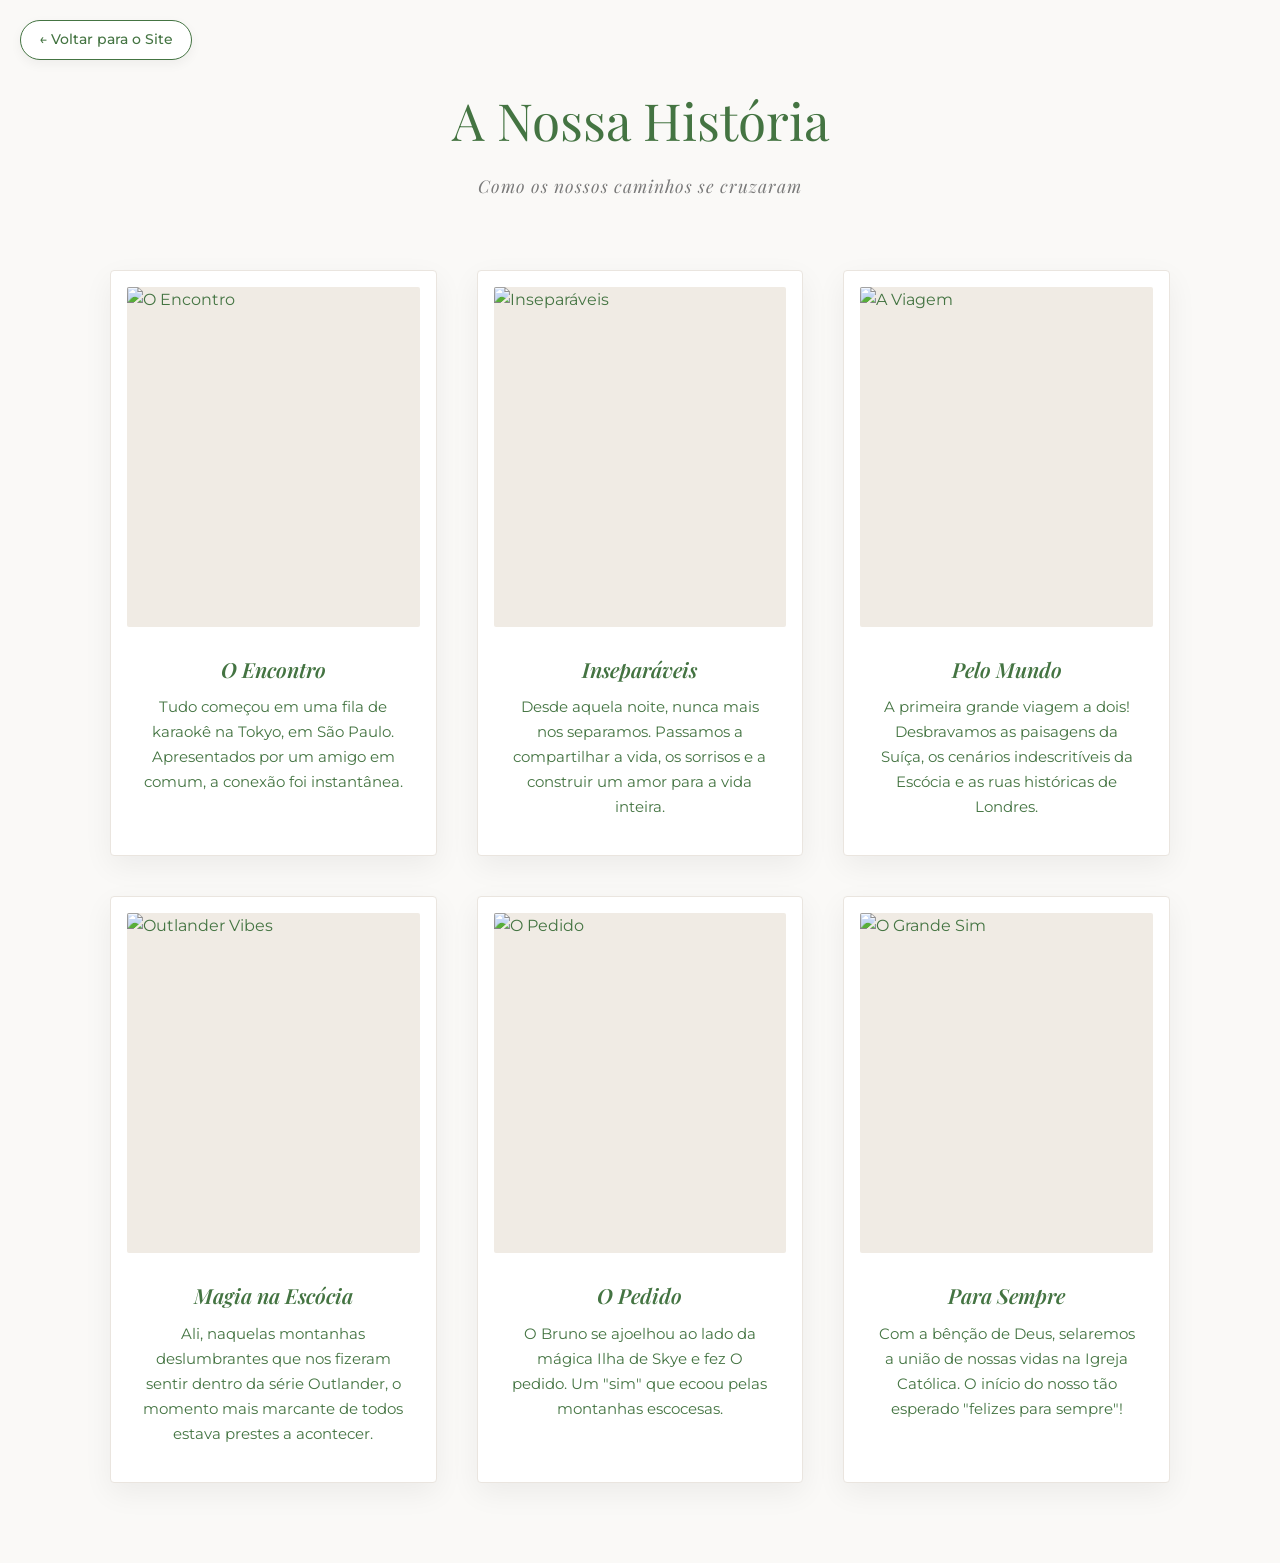
==== historia.html @ 8f33884c "feat: alteracoes de funcoes js+html+css" ====
<!DOCTYPE html>
<html lang="pt-BR">
<head>
    <meta charset="UTF-8">
    <meta name="viewport" content="width=device-width, initial-scale=1.0, maximum-scale=1.0, user-scalable=no">
    <title>Nossa História | Bianca & Bruno</title>
    <link href="https://fonts.googleapis.com/css2?family=Playfair+Display:ital,wght@0,400;0,600;1,400&family=Montserrat:wght@300;400;500;600&display=swap" rel="stylesheet">
    <style>
        :root {
            --primary-color: #447442; 
            --text-dark: #447442;
            --text-light: #7a7a7a;
            --white: #ffffff;
            --bg-color: #faf9f7;
            --font-title: 'Playfair Display', serif;
            --font-text: 'Montserrat', sans-serif;
        }
        
        * { margin: 0; padding: 0; box-sizing: border-box; }
        
        body { 
            font-family: var(--font-text); 
            background-color: var(--bg-color); 
            color: var(--text-dark); 
            line-height: 1.6; 
            position: relative;
        }
        
        .btn-voltar {
            position: absolute;
            top: 20px;
            left: 20px;
            text-decoration: none;
            color: var(--primary-color);
            background-color: var(--white);
            border: 1px solid var(--primary-color);
            padding: 8px 18px;
            border-radius: 25px;
            font-family: var(--font-text);
            font-size: 0.85rem;
            font-weight: 500;
            box-shadow: 0 4px 12px rgba(0, 0, 0, 0.05);
            transition: all 0.3s ease;
            display: inline-flex;
            align-items: center;
            gap: 6px;
            z-index: 1001;
            animation: btnVoltarPulse 2.5s infinite ease-in-out;
        }

        .btn-voltar:hover {
            background-color: var(--primary-color);
            color: var(--white);
            transform: translateY(-2px);
            box-shadow: 0 6px 15px rgba(0, 0, 0, 0.1);
        }

        @keyframes btnVoltarPulse {
            0%, 100% { opacity: 1; transform: scale(1); }
            50% { opacity: 0.65; transform: scale(1.03); }
        }

        .album-header {
            text-align: center;
            padding: 80px 20px 20px;
        }
        
        .album-header h1 {
            font-family: var(--font-title);
            font-size: 3.2rem;
            color: var(--primary-color);
            margin-bottom: 10px;
            font-weight: 400;
        }
        
        .album-header p {
            font-family: var(--font-title);
            color: var(--text-light);
            font-style: italic;
            font-size: 1.1rem;
            letter-spacing: 1px;
        }
        
        .album-grid {
            display: grid;
            grid-template-columns: repeat(auto-fit, minmax(320px, 1fr));
            gap: 40px;
            max-width: 1100px;
            margin: 50px auto 80px;
            padding: 0 20px;
        }
        
        .album-card {
            background: var(--white);
            padding: 16px 16px 35px 16px;
            border-radius: 4px;
            box-shadow: 0 10px 30px rgba(0,0,0,0.06);
            border: 1px solid #eae5df;
            display: flex;
            flex-direction: column;
            align-items: center;
            transition: transform 0.4s ease, box-shadow 0.4s ease;
        }
        
        .album-card:hover {
            transform: translateY(-8px);
            box-shadow: 0 15px 40px rgba(167, 149, 133, 0.15);
        }
        
        .album-photo {
            width: 100%;
            height: 340px;
            overflow: hidden;
            border-radius: 2px;
            margin-bottom: 25px;
            background-color: #f0ebe4;
        }

        .album-photo img {
            width: 100%;
            height: 100%;
            object-fit: cover;
            transition: transform 0.8s ease;
        }
        
        .album-card:hover .album-photo img {
            transform: scale(1.05);
        }
        
        .album-caption {
            font-family: var(--font-text);
            font-size: 0.92rem;
            color: var(--text-dark);
            text-align: center;
            line-height: 1.7;
            padding: 0 15px;
        }
        
        .album-caption strong {
            font-family: var(--font-title);
            font-size: 1.3rem;
            color: var(--primary-color);
            font-style: italic;
            font-weight: 600;
            display: block;
            margin-bottom: 8px;
        }

        @media (max-width: 768px) {
            .btn-voltar {
                position: static;
                display: inline-block;
                margin: 20px 0 0 20px;
            }
            .album-header {
                padding-top: 30px;
            }
            .album-header h1 {
                font-size: 2.4rem;
            }
            .album-photo {
                height: 300px;
            }
        }
    </style>
</head>
<body>

    <nav>
        <a href="index.html" class="btn-voltar">← Voltar para o Site</a>
    </nav>

    <header class="album-header">
        <h1>A Nossa História</h1>
        <p>Como os nossos caminhos se cruzaram</p>
    </header>

    <div class="album-grid">
        
        <div class="album-card">
            <div class="album-photo">
                <img src="img/presentes/tokyo-nosso-encontro.jpg" alt="O Encontro">
            </div>
            <div class="album-caption">
                <strong>O Encontro</strong>
                Tudo começou em uma fila de karaokê na Tokyo, em São Paulo. Apresentados por um amigo em comum, a conexão foi instantânea.
            </div>
        </div>

        <div class="album-card">
            <div class="album-photo">
                <img src="img/foto-juntos-brunoebia-2026-09-12 225239.png" alt="Inseparáveis">
            </div>
            <div class="album-caption">
                <strong>Inseparáveis</strong>
                Desde aquela noite, nunca mais nos separamos. Passamos a compartilhar a vida, os sorrisos e a construir um amor para a vida inteira.
            </div>
        </div>

        <div class="album-card">
            <div class="album-photo">
                <img src="img/foto-bruebia-2026-09-12 225138.png" alt="A Viagem">
            </div>
            <div class="album-caption">
                <strong>Pelo Mundo</strong>
                A primeira grande viagem a dois! Desbravamos as paisagens da Suíça, os cenários indescritíveis da Escócia e as ruas históricas de Londres.
            </div>
        </div>

        <div class="album-card">
            <div class="album-photo">
                <img src="img/presentes/sky-bru-bia.jpg" alt="Outlander Vibes">
            </div>
            <div class="album-caption">
                <strong>Magia na Escócia</strong>
                Ali, naquelas montanhas deslumbrantes que nos fizeram sentir dentro da série Outlander, o momento mais marcante de todos estava prestes a acontecer.
            </div>
        </div>

        <div class="album-card">
            <div class="album-photo">
                <img src="img/presentes/o-anel.jpeg" alt="O Pedido">
            </div>
            <div class="album-caption">
                <strong>O Pedido</strong>
                O Bruno se ajoelhou ao lado da mágica Ilha de Skye e fez O pedido. Um "sim" que ecoou pelas montanhas escocesas.
            </div>
        </div>

        <div class="album-card">
            <div class="album-photo">
                <img src="img/presentes/Bruno-Bia-Escocia-Juntos.jpg" alt="O Grande Sim">
            </div>
            <div class="album-caption">
                <strong>Para Sempre</strong>
                Com a bênção de Deus, selaremos a união de nossas vidas na Igreja Católica. O início do nosso tão esperado "felizes para sempre"!
            </div>
        </div>

    </div>

</body>
</html>
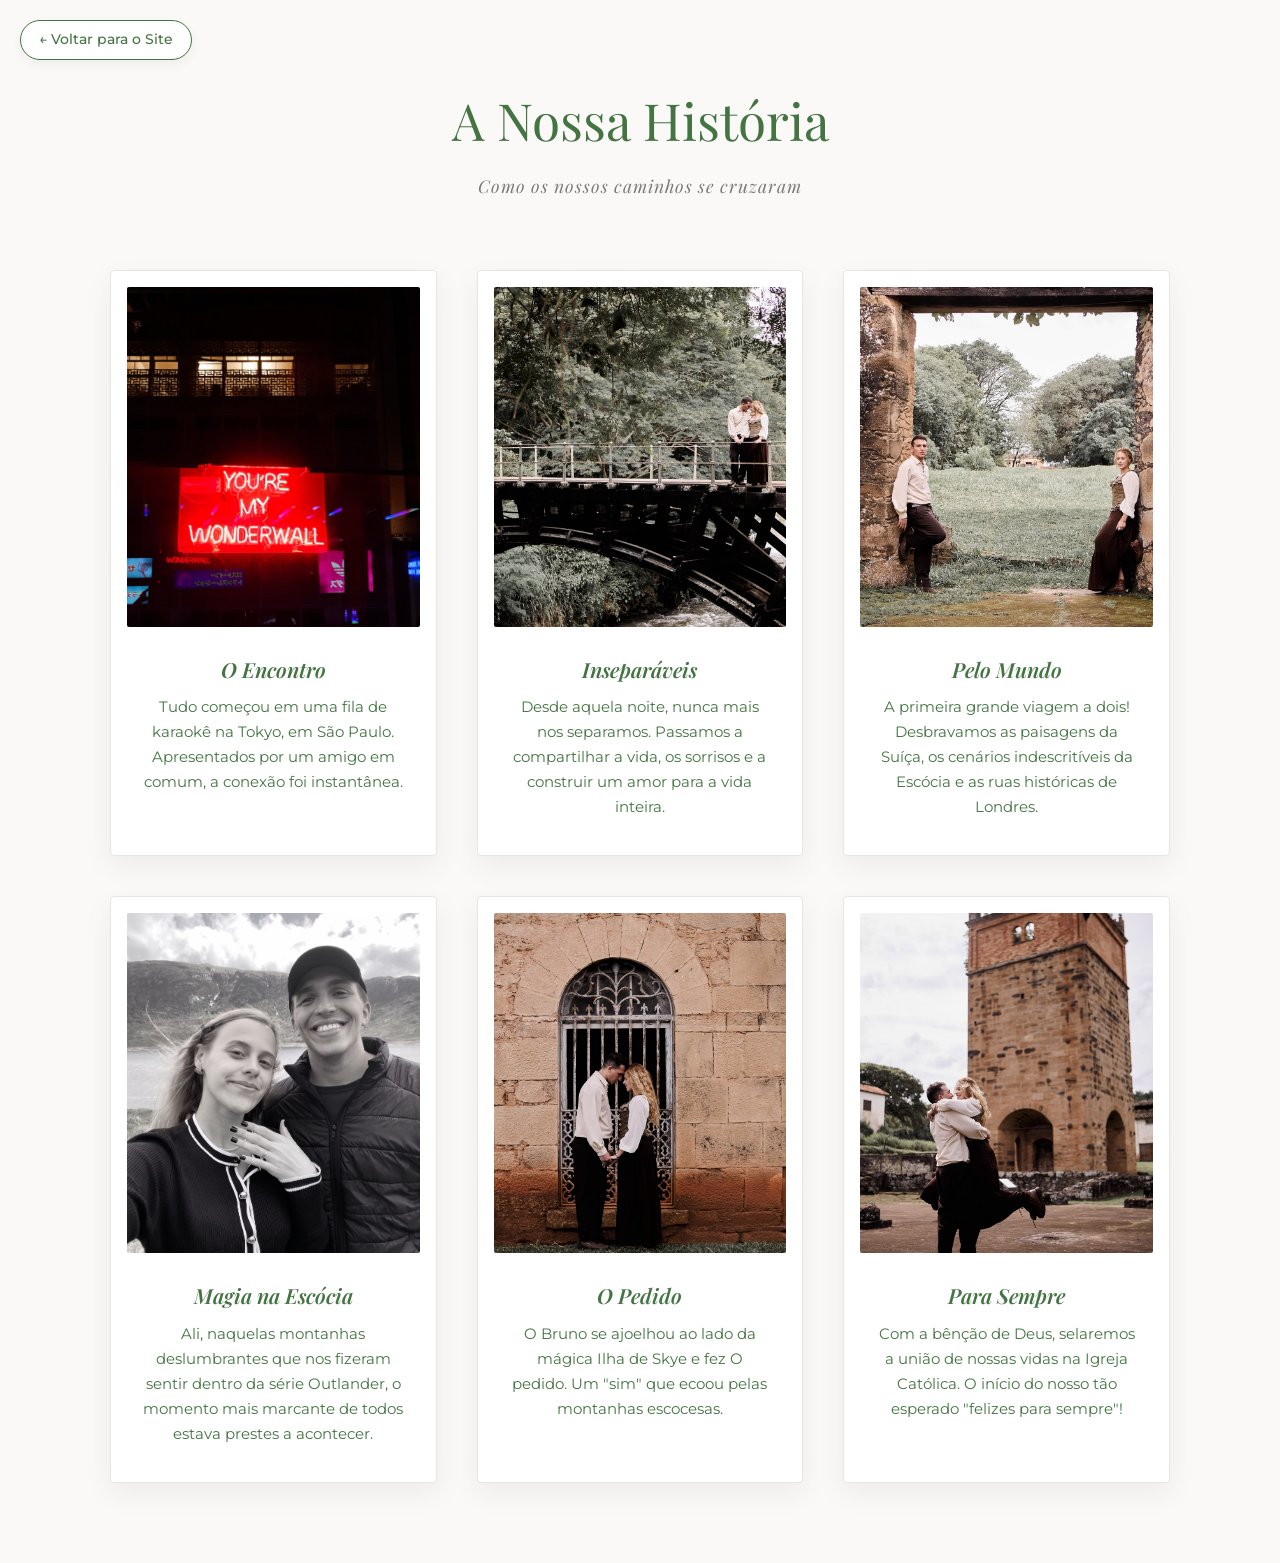
==== commit b4332f5f: "feat: novos updates do site /imgs/pagamento" ====
--- a/historia.html
+++ b/historia.html
@@ -179,7 +179,7 @@
         
         <div class="album-card">
             <div class="album-photo">
-                <img src="img/presentes/tokyo-nosso-encontro.jpg" alt="O Encontro">
+                <img src="img/presentes/karaoke.png" alt="O Encontro">
             </div>
             <div class="album-caption">
                 <strong>O Encontro</strong>
@@ -189,7 +189,7 @@
 
         <div class="album-card">
             <div class="album-photo">
-                <img src="img/foto-juntos-brunoebia-2026-09-12 225239.png" alt="Inseparáveis">
+                <img src="img/presentes/1.jpeg" alt="Inseparáveis">
             </div>
             <div class="album-caption">
                 <strong>Inseparáveis</strong>
@@ -199,7 +199,7 @@
 
         <div class="album-card">
             <div class="album-photo">
-                <img src="img/foto-bruebia-2026-09-12 225138.png" alt="A Viagem">
+                <img src="img/presentes/9.jpeg" alt="A Viagem">
             </div>
             <div class="album-caption">
                 <strong>Pelo Mundo</strong>
@@ -209,7 +209,7 @@
 
         <div class="album-card">
             <div class="album-photo">
-                <img src="img/presentes/sky-bru-bia.jpg" alt="Outlander Vibes">
+                <img src="img/foto-alianca.jpg" alt="Outlander Vibes">
             </div>
             <div class="album-caption">
                 <strong>Magia na Escócia</strong>
@@ -219,7 +219,7 @@
 
         <div class="album-card">
             <div class="album-photo">
-                <img src="img/presentes/o-anel.jpeg" alt="O Pedido">
+                <img src="img/presentes/4.jpeg" alt="O Pedido">
             </div>
             <div class="album-caption">
                 <strong>O Pedido</strong>
@@ -229,7 +229,7 @@
 
         <div class="album-card">
             <div class="album-photo">
-                <img src="img/presentes/Bruno-Bia-Escocia-Juntos.jpg" alt="O Grande Sim">
+                <img src="img/presentes/5.jpeg" alt="O Grande Sim">
             </div>
             <div class="album-caption">
                 <strong>Para Sempre</strong>
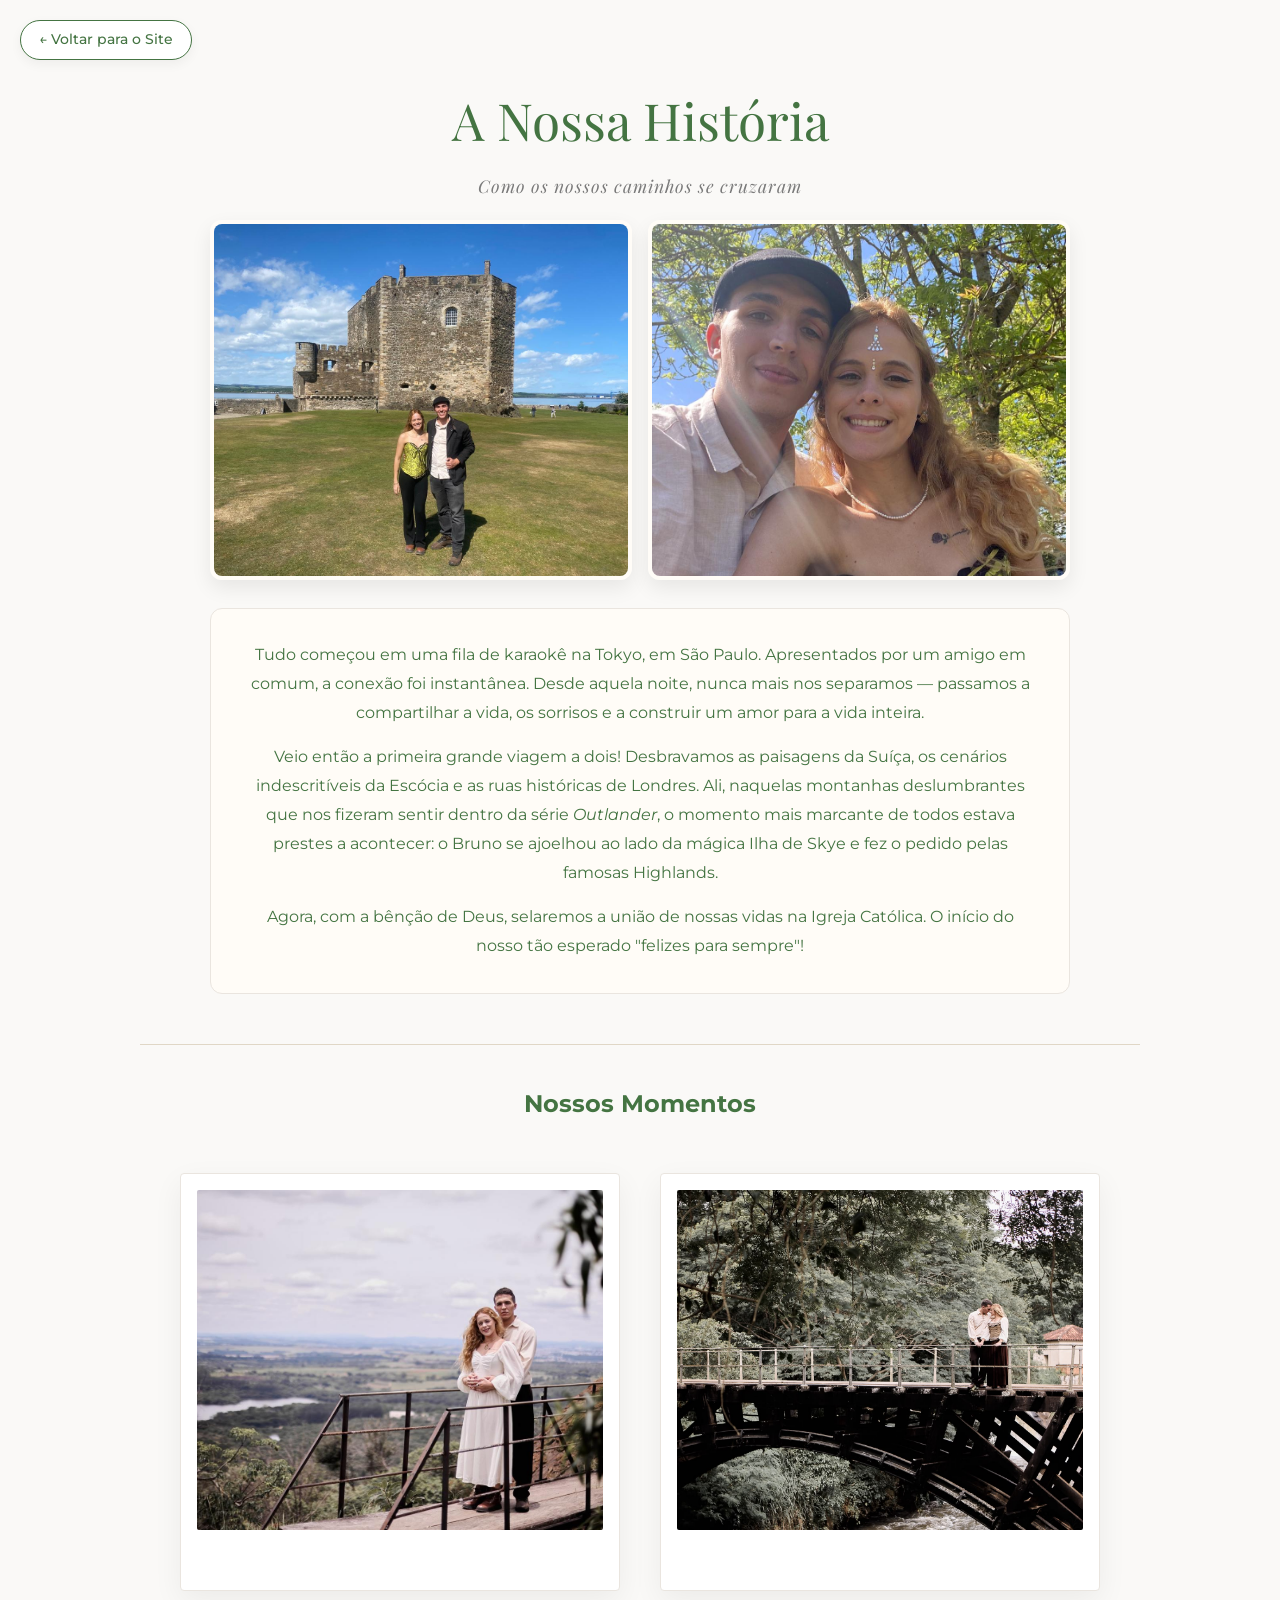
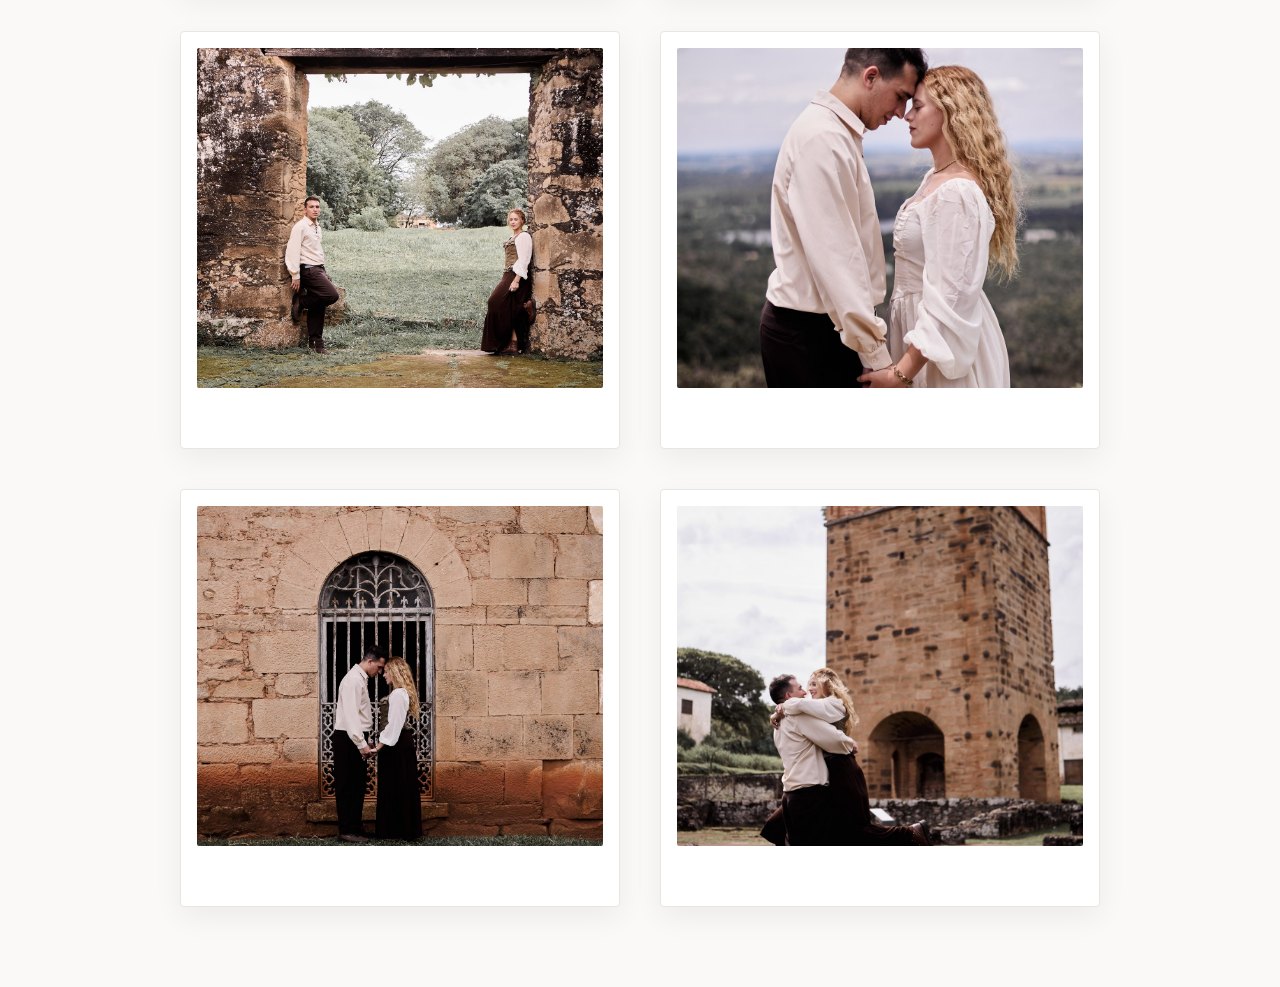
==== commit d9c8ba49: "historia" ====
--- a/historia.html
+++ b/historia.html
@@ -166,7 +166,7 @@
 </head>
 <body>
 
-    <nav>
+<nav>
         <a href="index.html" class="btn-voltar">← Voltar para o Site</a>
     </nav>
 
@@ -175,69 +175,150 @@
         <p>Como os nossos caminhos se cruzaram</p>
     </header>
 
-    <div class="album-grid">
-        
-        <div class="album-card">
-            <div class="album-photo">
-                <img src="img/presentes/karaoke.png" alt="O Encontro">
-            </div>
-            <div class="album-caption">
-                <strong>O Encontro</strong>
-                Tudo começou em uma fila de karaokê na Tokyo, em São Paulo. Apresentados por um amigo em comum, a conexão foi instantânea.
+    <!-- PARTE 1: Duas fotos novas lado a lado + Toda a história reunida -->
+    <section class="historia-destaque">
+        <div class="historia-fotos-dupla">
+            <div class="historia-foto-box">
+                <img src="img/bia-bru-scotland.jpeg" alt="Bianca e Bruno em frente ao castelo na Escócia">
+            </div>
+            <div class="historia-foto-box">
+                <img src="img/eu-bruno.jpeg" alt="Selfie de Bianca e Bruno na viagem">
             </div>
         </div>
 
-        <div class="album-card">
-            <div class="album-photo">
-                <img src="img/presentes/1.jpeg" alt="Inseparáveis">
-            </div>
-            <div class="album-caption">
-                <strong>Inseparáveis</strong>
-                Desde aquela noite, nunca mais nos separamos. Passamos a compartilhar a vida, os sorrisos e a construir um amor para a vida inteira.
-            </div>
+        <div class="historia-texto-completo">
+            <p>
+                Tudo começou em uma fila de karaokê na Tokyo, em São Paulo. Apresentados por um amigo em comum, a conexão foi instantânea. Desde aquela noite, nunca mais nos separamos — passamos a compartilhar a vida, os sorrisos e a construir um amor para a vida inteira.
+            </p>
+            <p>
+                Veio então a primeira grande viagem a dois! Desbravamos as paisagens da Suíça, os cenários indescritíveis da Escócia e as ruas históricas de Londres. Ali, naquelas montanhas deslumbrantes que nos fizeram sentir dentro da série <em>Outlander</em>, o momento mais marcante de todos estava prestes a acontecer: o Bruno se ajoelhou ao lado da mágica Ilha de Skye e fez o pedido pelas famosas Highlands.
+            </p>
+            <p>
+                Agora, com a bênção de Deus, selaremos a união de nossas vidas na Igreja Católica. O início do nosso tão esperado "felizes para sempre"!
+            </p>
         </div>
-
-        <div class="album-card">
-            <div class="album-photo">
-                <img src="img/presentes/9.jpeg" alt="A Viagem">
-            </div>
-            <div class="album-caption">
-                <strong>Pelo Mundo</strong>
-                A primeira grande viagem a dois! Desbravamos as paisagens da Suíça, os cenários indescritíveis da Escócia e as ruas históricas de Londres.
+    </section>
+
+    <!-- PARTE 2: Seção separada apenas com as fotos -->
+    <section class="galeria-separada">
+        <h2 class="galeria-titulo">Nossos Momentos</h2>
+        <div class="album-grid">
+            <div class="album-card">
+                <div class="album-photo">
+                    <img src="img/vista-bia-bruno.jpeg" alt="O Encontro">
+                </div>
+            </div>
+
+            <div class="album-card">
+                <div class="album-photo">
+                    <img src="img/presentes/1.jpeg" alt="Inseparáveis">
+                </div>
+            </div>
+
+            <div class="album-card">
+                <div class="album-photo">
+                    <img src="img/presentes/9.jpeg" alt="Pelo Mundo">
+                </div>
+            </div>
+
+            <div class="album-card">
+                <div class="album-photo">
+                    <img src="img/fotos-fotografo-bru-bia/10.jpeg" alt="Viagens">
+                </div>
+            </div>
+
+            <div class="album-card">
+                <div class="album-photo">
+                    <img src="img/presentes/4.jpeg" alt="O Pedido">
+                </div>
+            </div>
+
+            <div class="album-card">
+                <div class="album-photo">
+                    <img src="img/presentes/5.jpeg" alt="Para Sempre">
+                </div>
             </div>
         </div>
-
-        <div class="album-card">
-            <div class="album-photo">
-                <img src="img/foto-alianca.jpg" alt="Outlander Vibes">
-            </div>
-            <div class="album-caption">
-                <strong>Magia na Escócia</strong>
-                Ali, naquelas montanhas deslumbrantes que nos fizeram sentir dentro da série Outlander, o momento mais marcante de todos estava prestes a acontecer.
-            </div>
-        </div>
-
-        <div class="album-card">
-            <div class="album-photo">
-                <img src="img/presentes/4.jpeg" alt="O Pedido">
-            </div>
-            <div class="album-caption">
-                <strong>O Pedido</strong>
-                O Bruno se ajoelhou ao lado da mágica Ilha de Skye e fez O pedido. Um "sim" que ecoou pelas montanhas escocesas.
-            </div>
-        </div>
-
-        <div class="album-card">
-            <div class="album-photo">
-                <img src="img/presentes/5.jpeg" alt="O Grande Sim">
-            </div>
-            <div class="album-caption">
-                <strong>Para Sempre</strong>
-                Com a bênção de Deus, selaremos a união de nossas vidas na Igreja Católica. O início do nosso tão esperado "felizes para sempre"!
-            </div>
-        </div>
-
-    </div>
+    </section>
+
+<style>
+    .historia-destaque {
+        max-width: 900px !important;
+        margin: 0 auto 50px !important;
+        padding: 0 20px !important;
+    }
+
+    .historia-fotos-dupla {
+        display: flex !important;
+        flex-direction: row !important;
+        justify-content: center !important;
+        align-items: stretch !important;
+        gap: 16px !important;
+        width: 100% !important;
+        margin-bottom: 28px !important;
+    }
+
+    .historia-foto-box {
+        flex: 1 1 50% !important;
+        width: 50% !important;
+        max-width: 50% !important;
+        height: 360px !important;
+        border-radius: 12px !important;
+        overflow: hidden !important;
+        box-shadow: 0 8px 20px rgba(0, 0, 0, 0.08) !important;
+        border: 4px solid #fffcf7 !important;
+    }
+
+    .historia-foto-box img {
+        width: 100% !important;
+        height: 100% !important;
+        object-fit: cover !important;
+        display: block !important;
+    }
+
+    .historia-foto-box:last-child img {
+        object-position: center 20% !important;
+    }
+
+    .historia-texto-completo {
+        background-color: #fffcf7 !important;
+        border: 1px solid #eae5df !important;
+        border-radius: 12px !important;
+        padding: 32px !important;
+        text-align: center !important;
+        line-height: 1.8 !important;
+    }
+
+    .historia-texto-completo p {
+        margin-bottom: 16px !important;
+    }
+
+    .historia-texto-completo p:last-child {
+        margin-bottom: 0 !important;
+    }
+
+    .galeria-separada {
+        max-width: 1000px !important;
+        margin: 0 auto 60px !important;
+        padding: 40px 20px 0 !important;
+        border-top: 1px solid #e0d7c6 !important;
+    }
+
+    .galeria-titulo {
+        text-align: center !important;
+        margin-bottom: 28px !important;
+    }
+
+    @media (max-width: 600px) {
+        .historia-fotos-dupla {
+            gap: 8px !important;
+        }
+        .historia-foto-box {
+            height: 220px !important;
+            border-width: 2px !important;
+        }
+    }
+</style>    
 
 </body>
 </html>
